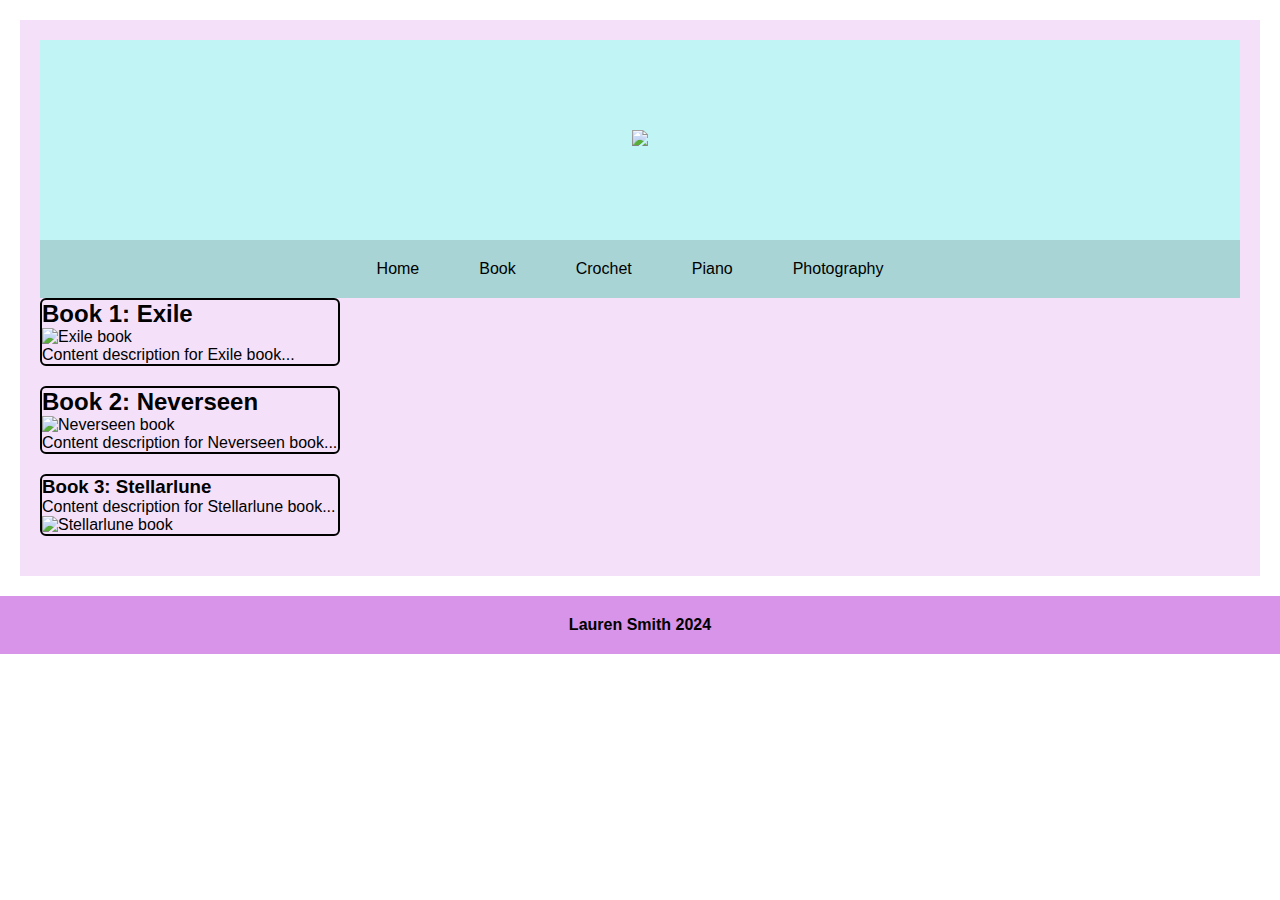
==== book.html @ 43e23f4b "Add files via upload" ====
<!DOCTYPE html>
<html lang="en">
<head>
    <meta charset="UTF-8">
    <meta name="viewport" content="width=device-width, initial-scale=1.0">
    <title>Book</title>
    <link href="style.css" rel="stylesheet">
    <script src="main.js" defer></script>
</head>
<body>

    <div class="grid-container">
        <main>


            <div class="header">
                <a href="index.html">
                <img src="images/CraftyLauren_processed.png">
            </a>
            </div>



            <!-- Navigation Bar -->
            <nav>
                <ul>
                    <li><a href="index.html">Home</a></li>
                    <li><a href="book.html">Book</a></li>
                    <li><a href="crochet.html">Crochet</a></li>
                    <li><a href="piano.html">Piano</a></li>
                    <li><a href="photography.html">Photography </a></li>
                </ul>
            </nav>

          
            <section>
                <div class="exile"> 
                <h2>Book 1: Exile</h2>
                <img src="images/exile.webp" alt="Exile book" class="exile-img">
                <p>Content description for Exile book...</p>
                </div>
                
                
                <div class="neverseen"> 
                <h2>Book 2: Neverseen</h2>
                <img src="images/neverseen.jpeg" alt="Neverseen book" class="neverseen-img">
                <p>Content description for Neverseen book...</p>
                </div>

                
                <div class="stellarlune">
                <h3>Book 3: Stellarlune</h3>
                <p>Content description for Stellarlune book...</p>
                <img src="images/stellarlune.webp" alt="Stellarlune book" class="stellarlune-img">
                </section>      
                </div>     

        <footer>
            <strong>Lauren Smith 2024</strong>
        </footer>
    </div>

</body>
</html>
---- style.css ----
* {
    margin: 0;
    padding: 0;
    box-sizing: border-box;
}

body {
    font-family: Arial, sans-serif;
    width: 100%;
    height: 100%;
    display: flex;
    flex-direction: column;
}

.grid-container {
   
    gap: 8px;
    padding: 20px;
}


.header {
    background-color: rgb(193, 244, 245);
    display: flex;
    justify-content: center; 
    align-items: center; 
    height:200px;
    width: auto;
}


/* Title Styling */
.title {
    background-color: rgb(193, 244, 245);  
    padding: 20px;
    text-align: center;
   
    font-size: 2em; 
}



nav {
    background-color: rgb(168, 212, 213);
    padding: 10px 20px;
   
}

nav ul {
    list-style-type: none;
    display: flex;
    justify-content: center;
}

nav ul li {
    margin-right: 20px;
}

nav ul li a {
    text-decoration: none;
    color: black;
    font-size: 16px;
    padding: 10px 20px;
    display: inline-block;
}

nav ul li a:hover {
    background-color: rgb(193, 244, 245);;
    border-radius: 5px;
}

main {
    background-color: rgb(244, 225, 249);
    padding: 20px;
    
}

.exile, .neverseen, .stellarlune {
    width: 300px;
    height: auto;
    border-radius: 6px;
    border: 2px solid #000;
    margin-bottom: 20px;
}

footer {
    background-color: rgb(215, 148, 232);
    ;
    color: black;
    text-align: center;
    padding: 20px;
    
}


.about-photo{
    display: flex;
    justify-content: center; 
    align-items: center; 
    border-radius: 100px;
   
   
}

h1{
    text-align: center;
    
}


.crochet1, .crochet2 {
    display: flex;
    justify-content: center;
    align-items: center;
    margin-bottom: 20px;
  
}

iframe{
    max-width: 100%;
    height: 300px;
}

.video-container{
    display: flex;
    justify-content: center;
    align-items: center;
    height: 40vh;
}


video{
    max-width: 100%;
    height: 300px;
}


/* h3{
    text-align: center;
} */
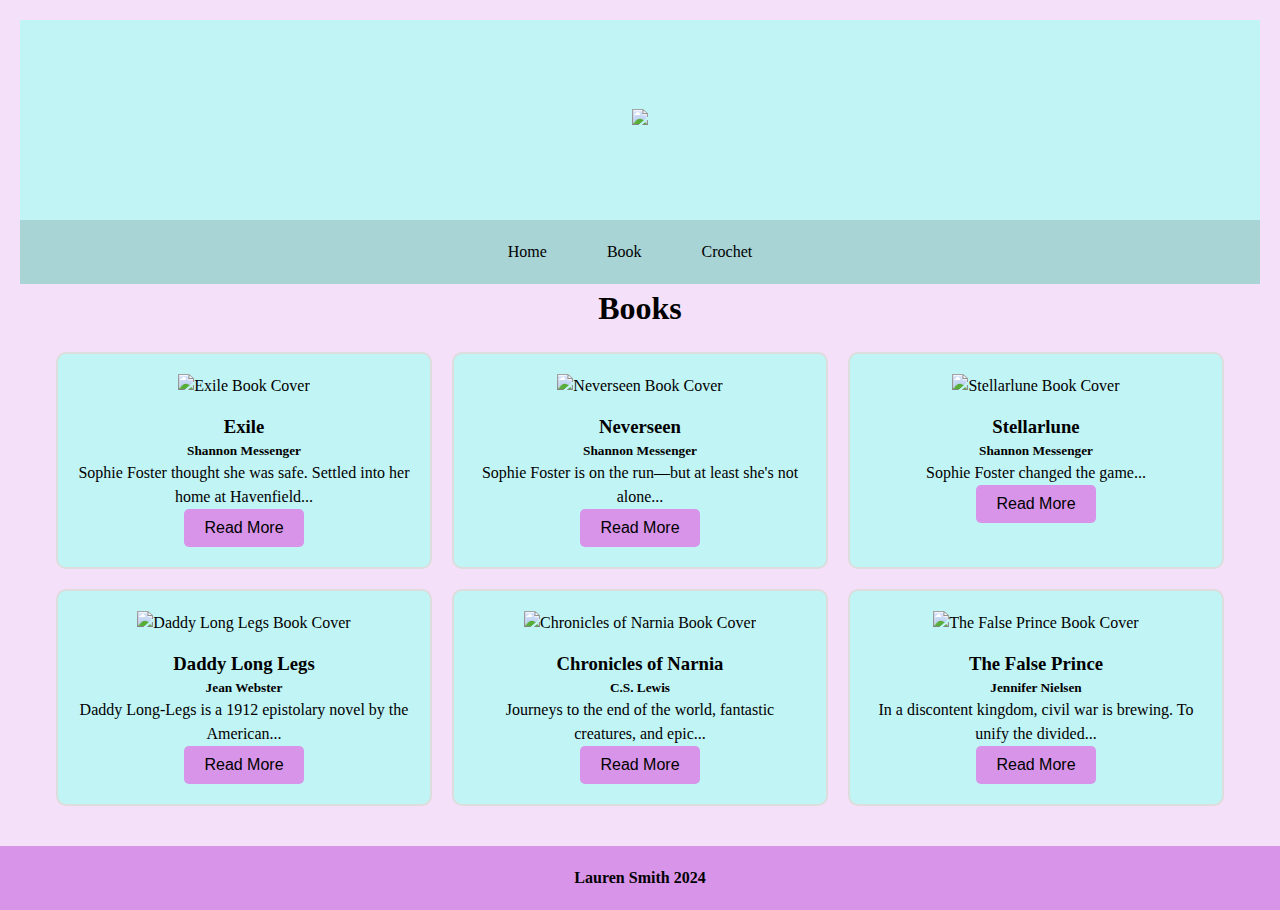
==== commit c4babdab: "Update book.html" ====
--- a/book.html
+++ b/book.html
@@ -4,7 +4,7 @@
     <meta charset="UTF-8">
     <meta name="viewport" content="width=device-width, initial-scale=1.0">
     <title>Book</title>
-    <link href="style.css" rel="stylesheet">
+    <link href="book.css" rel="stylesheet">
     <script src="main.js" defer></script>
 </head>
 <body>
@@ -12,53 +12,90 @@
     <div class="grid-container">
         <main>
 
-
             <div class="header">
                 <a href="index.html">
-                <img src="images/CraftyLauren_processed.png">
-            </a>
+                    <img src="images/logo.png">
+                </a>
             </div>
 
-
-
-            <!-- Navigation Bar -->
             <nav>
                 <ul>
                     <li><a href="index.html">Home</a></li>
                     <li><a href="book.html">Book</a></li>
                     <li><a href="crochet.html">Crochet</a></li>
-                    <li><a href="piano.html">Piano</a></li>
-                    <li><a href="photography.html">Photography </a></li>
                 </ul>
             </nav>
-
-          
-            <section>
-                <div class="exile"> 
-                <h2>Book 1: Exile</h2>
-                <img src="images/exile.webp" alt="Exile book" class="exile-img">
-                <p>Content description for Exile book...</p>
-                </div>
-                
-                
-                <div class="neverseen"> 
-                <h2>Book 2: Neverseen</h2>
-                <img src="images/neverseen.jpeg" alt="Neverseen book" class="neverseen-img">
-                <p>Content description for Neverseen book...</p>
+<h1>Books</h1>
+            <div class="book-container">
+                <div class="book-item">
+                    <img src="images/exile.webp" alt="Exile Book Cover">
+                    <h3>Exile</h3>
+                    <h5>Shannon Messenger</h5>
+                    <p>Sophie Foster thought she was safe. Settled into her home at Havenfield...</p>
+                    <button class="read-more-btn" onclick='openBookDetails("Keeper of the Lost Cities - Exile", "images/exile.webp", "Sophie Foster thought she was safe. Settled into her home at Havenfield, surrounded by friends, and using her unique telepathic abilities to train Silveny--the first female alicorn ever seen in the Lost Cities--her life finally seems to be coming together. But Sophies kidnappers are still out there. And when Sophie discovers new messages and clues from the mysterious Black Swan group, she’s forced to take a terrifying risk—one that puts everyone in incredible danger. As long buried secrets rise to the surface, it’s once again up to Sophie to uncover hidden memories—before someone close to her is lost forever. In this second book in the Keeper of the Lost Cities series, Sophie must journey to the darkest corners of her luminous world in a sequel that will leave you breathless for more.")'>Read More</button>
                 </div>
 
-                
-                <div class="stellarlune">
-                <h3>Book 3: Stellarlune</h3>
-                <p>Content description for Stellarlune book...</p>
-                <img src="images/stellarlune.webp" alt="Stellarlune book" class="stellarlune-img">
-                </section>      
-                </div>     
+                <div class="book-item">
+                    <img src="images/neverseen.jpeg" alt="Neverseen Book Cover">
+                    <h3>Neverseen</h3>
+                    <h5>Shannon Messenger</h5>
+                    <p>Sophie Foster is on the run—but at least she's not alone...</p>
+                    <button class="read-more-btn" onclick="openBookDetails('Book 2 Neverseen', 'images/neverseen.jpeg', 'Sophie Foster is on the run—but at least shes not alone.Her closest friends from the Lost Cities have gone with her to join the Black Swan. They still have doubts about the shadowy organization, but the only way to find answers is to start working with them. And as they settle into their new lives, they uncover secrets far bigger than anything they’d imagined.But their enemies are far from done, and unleash a terrifying plague that threatens the safety of an entire species. Sophie and her friends fight with everything they have—with new allies joining them—but every choice has consequences. And trusting the wrong person could prove deadly. In this game-changing fourth book in the Keeper of the Lost Cities series, Sophie must question everything to find a truth that will either save her world—or shatter it.')">Read More</button>
+                </div>
 
-        <footer>
-            <strong>Lauren Smith 2024</strong>
-        </footer>
+                <div class="book-item">
+                    <img src="images/stellarlune.webp" alt="Stellarlune Book Cover">
+                    <h3>Stellarlune</h3>
+                    <h5>Shannon Messenger</h5>
+                    <p>Sophie Foster changed the game...</p>
+                    <button class="read-more-btn" onclick="openBookDetails('Book 3 Stellarlune', 'images/stellarlune.webp', 'Sophie Foster changed the game.Now she’s facing impossible choices: When to act.When to trust.When to let go.Her friends are divided and scattered, and the Black Swan wants Sophie to focus on their projects. But her instincts are leading her somewhere else.Stellarlune—and the mysterious Elysian—might be the key to everything. But finding truth in the Lost Cities always requires sacrifice. And as the Neverseen’s plans sharpen into terrifying focus, it appears that everyone has miscalculated. The Lost Cities’ greatest lie could destroy everything. And in the battle that follows, only one thing is certain: nothing will ever be the same.')">Read More</button>
+                </div>
+
+                <div class="book-item">
+                    <img src="images/daddy-long-legs.jpeg" alt="Daddy Long Legs Book Cover">
+                    <h3>Daddy Long Legs</h3>
+                    <h5>Jean Webster</h5>
+                    <p>Daddy Long-Legs is a 1912 epistolary novel by the American...</p>
+                    <button class="read-more-btn" onclick="openBookDetails('Daddy Long Legs', 'images/daddy-long-legs.jpeg', 'Daddy Long-Legs is a 1912 epistolary novel by the American writer Jean Webster. It follows the protagonist, a young girl named Jerusha Judy Abbott, through her college years. She writes the letters to her benefactor, a rich man whom she has never seen.')">Read More</button>
+                </div>
+
+                <div class="book-item">
+                    <img src="images/chronicles_narnia.jpeg" alt="Chronicles of Narnia Book Cover">
+                    <h3>Chronicles of Narnia</h3>
+                    <h5>C.S. Lewis</h5>
+                    <p>Journeys to the end of the world, fantastic creatures, and epic...</p>
+                    <button class="read-more-btn" onclick="openBookDetails('Chronicles of narnia series', 'images/chronicles_narnia.jpeg', 'Journeys to the end of the world, fantastic creatures, and epic battles between good and evil—what more could any reader ask for in one book? The book that has it all is The Lion, the Witch and the Wardrobe, written in 1949 by Clive Staples Lewis. But Lewis did not stop there. Six more books followed, and together they became known as The Chronicles of Narnia. For the past fifty years, The Chronicles of Narnia have transcended the fantasy genre to become part of the canon of classic literature. Each of the seven books is a masterpiece, drawing the reader into a land where magic meets reality, and the result is a fictional world whose scope has fascinated generations. This edition presents all seven books—unabridged—in one impressive volume. The books are presented here in chronlogical order, each chapter graced with an illustration by the original artist, Pauline Baynes. Deceptively simple and direct, The Chronicles of Narnia continue to captivate fans with adventures, characters, and truths that speak to readers of all ages, even fifty years after they were first published.')">Read More</button>
+                </div>
+
+                <div class="book-item">
+                    <img src="images/false-prince.jpeg" alt="The False Prince Book Cover">
+                    <h3>The False Prince</h3>
+                    <h5>Jennifer Nielsen</h5>
+                    <p>In a discontent kingdom, civil war is brewing. To unify the divided...</p>
+                    <button class="read-more-btn" onclick="openBookDetails('The False Prince', 'images/false-prince.jpeg', 'In a discontent kingdom, civil war is brewing. To unify the divided people, Conner, a nobleman of the court, devises a cunning plan to find an impersonator of the kings long-lost son and install him as a puppet prince. Four orphans are recruited to compete for the role, including a defiant boy named Sage. Sage knows that Conners motives are more than questionable, yet his life balances on a swords point—he must be chosen to play the prince or he will certainly be killed. But Sages rivals have their own agendas as well. As Sage moves from a rundown orphanage to Conners sumptuous palace, layer upon layer of treachery and deceit unfold, until finally, a truth is revealed that, in the end, may very well prove more dangerous than all of the lies taken together.')">Read More</button>
+                </div>
+
+    
+            </div>
+            
+        </main>
+
+        <div id="bookModal" class="modal">
+            <div class="modal-content">
+                <span class="close" onclick="closeModal()">&times;</span>
+                <h2 id="modalTitle">Book Title</h2>
+                <img id="modalImage" src="" alt="Book Image">
+                <p id="modalDescription">Description of the book.</p>
+            </div>
+        </div>
+
     </div>
 
+    <footer>
+        <p><strong>Lauren Smith 2024</strong></p>
+    </footer>
 </body>
 </html>
+
+
+
--- a/book.css
+++ b/book.css
@@ -0,0 +1,235 @@
+/* General Reset */
+* {
+    margin: 0;
+    padding: 0;
+    box-sizing: border-box;
+}
+
+html, body {
+    font-size: 16px;
+    line-height: 1.5;
+    background-color: #f4f4f4;
+    height: 100%;
+    display: flex;
+    flex-direction: column;
+}
+h1{
+    text-align: center;
+}
+/* Header */
+.header {
+    background-color: rgb(193, 244, 245);
+    display: flex;
+    justify-content: center;
+    align-items: center;
+    height: 200px;
+}
+
+header img {
+    max-height: 100%;
+    width: auto;
+}
+
+/* Navigation */
+nav {
+    background-color: rgb(168, 212, 213);
+    padding: 10px;
+}
+
+nav ul {
+    list-style: none;
+    display: flex;
+    justify-content: center;
+}
+
+nav ul li {
+    margin-right: 20px;
+}
+
+nav ul li a {
+    text-decoration: none;
+    color: black;
+    font-size: 16px;
+    padding: 10px 20px;
+    display: inline-block;
+}
+
+nav ul li a:hover {
+    background-color: rgb(193, 244, 245);
+    border-radius: 5px;
+}
+
+/* Book Item Container */
+.book-container {
+    display: flex;
+    flex-wrap: wrap;
+    gap: 20px;
+    justify-content: center;
+    padding: 20px;
+}
+
+.book-item {
+    background-color: rgb(193, 244, 245);
+    padding: 20px;
+    border: 2px solid #ddd;
+    border-radius: 10px;
+    width: calc(33% - 20px);
+    text-align: center;
+    transition: transform 0.3s ease-in-out;
+}
+
+.book-item img {
+    max-width: 100%;
+    height: auto;
+    object-fit: contain;
+    margin-bottom: 15px;
+}
+
+.book-item h2 {
+    font-size: 1.5rem;
+    margin-bottom: 10px;
+}
+
+.read-more-btn {
+    background-color: rgb(215, 148, 232);
+    color: black;
+    border: none;
+    padding: 10px 20px;
+    cursor: pointer;
+    font-size: 16px;
+    border-radius: 5px;
+    transition: background-color 0.3s ease;
+}
+
+.read-more-btn:hover {
+    background-color: rgb(207, 68, 242);
+}
+
+/* Modal Styles */
+.modal {
+    display: none; /* Hidden by default */
+    position: fixed;
+    z-index: 1;
+    left: 0;
+    top: 0;
+    width: 100%;
+    height: 100%;
+    overflow: auto;
+    background-color: rgba(0, 0, 0, 0.4); /* Black with opacity */
+    padding-top: 60px; /* Top margin for modal */
+}
+
+.modal-content {
+    background-color: rgb(193, 244, 245);
+    margin: 5% auto; /* Centers the modal */
+    padding: 20px;
+    border-radius: 10px;
+    width: 80%; /* Width of modal, adjust as needed */
+    max-width: 600px; /* Maximum width for larger screens */
+}
+
+.modal img {
+    width: 100%;
+    height: auto;
+    margin-bottom: 20px;
+}
+
+.close {
+    color: #aaa;
+    font-size: 28px;
+    font-weight: bold;
+    position: absolute;
+    top: 10px;
+    right: 25px;
+}
+
+.close:hover,
+.close:focus {
+    color: black;
+    text-decoration: none;
+    cursor: pointer;
+}
+
+
+
+.grid-container{
+    background-color: rgb(244, 225, 249);
+    padding: 20px;
+}
+
+
+footer {
+    background-color: rgb(215, 148, 232);
+    color: black;
+    text-align: center;
+    padding: 20px;
+}
+
+
+
+.longlegs {
+    max-width: 100%; /* Ensures the image does not exceed the container width */
+    height: auto;    /* Maintains the aspect ratio */
+    object-fit: contain; /* Keeps the image aspect ratio intact */
+}
+
+
+/* Media Queries */
+
+/* For mobile screens (max-width 480px) */
+/* Media Queries */
+
+/* For mobile screens (max-width 480px) */
+@media (max-width: 480px) {
+    /* Book container: make each book item appear in a 1x5 layout */
+    .book-container {
+        display: grid;
+        grid-template-columns: repeat(5, 1fr); /* Create 5 equal-width columns */
+        gap: 10px; /* Adjust the gap between items */
+        padding: 10px;
+    }
+
+    /* Book item styling */
+    .book-item {
+        padding: 10px; /* Adjust padding for mobile */
+        text-align: center;
+        border: 2px solid #ddd;
+        border-radius: 10px;
+        background-color: rgb(193, 244, 245);
+        transition: transform 0.3s ease-in-out;
+    }
+
+    .book-item img {
+        max-width: 100%;
+        height: auto;
+        object-fit: contain;
+        margin-bottom: 10px;
+    }
+
+    .book-item h2 {
+        font-size: 1.2rem; /* Adjust heading size for mobile */
+        margin-bottom: 10px;
+    }
+
+    .read-more-btn {
+        font-size: 14px; /* Adjust button size for mobile */
+    }
+
+    /* Other media query styles as before */
+    .video-container iframe {
+        width: 100%; /* Makes each iframe take 100% of the container width */
+    }
+
+    .material-item {
+        width: 100%; /* Each material item takes up the full width of the row */
+    }
+
+    nav ul {
+        flex-direction: column;
+        align-items: center;
+    }
+
+    nav ul li {
+        margin-bottom: 10px;
+    }
+}
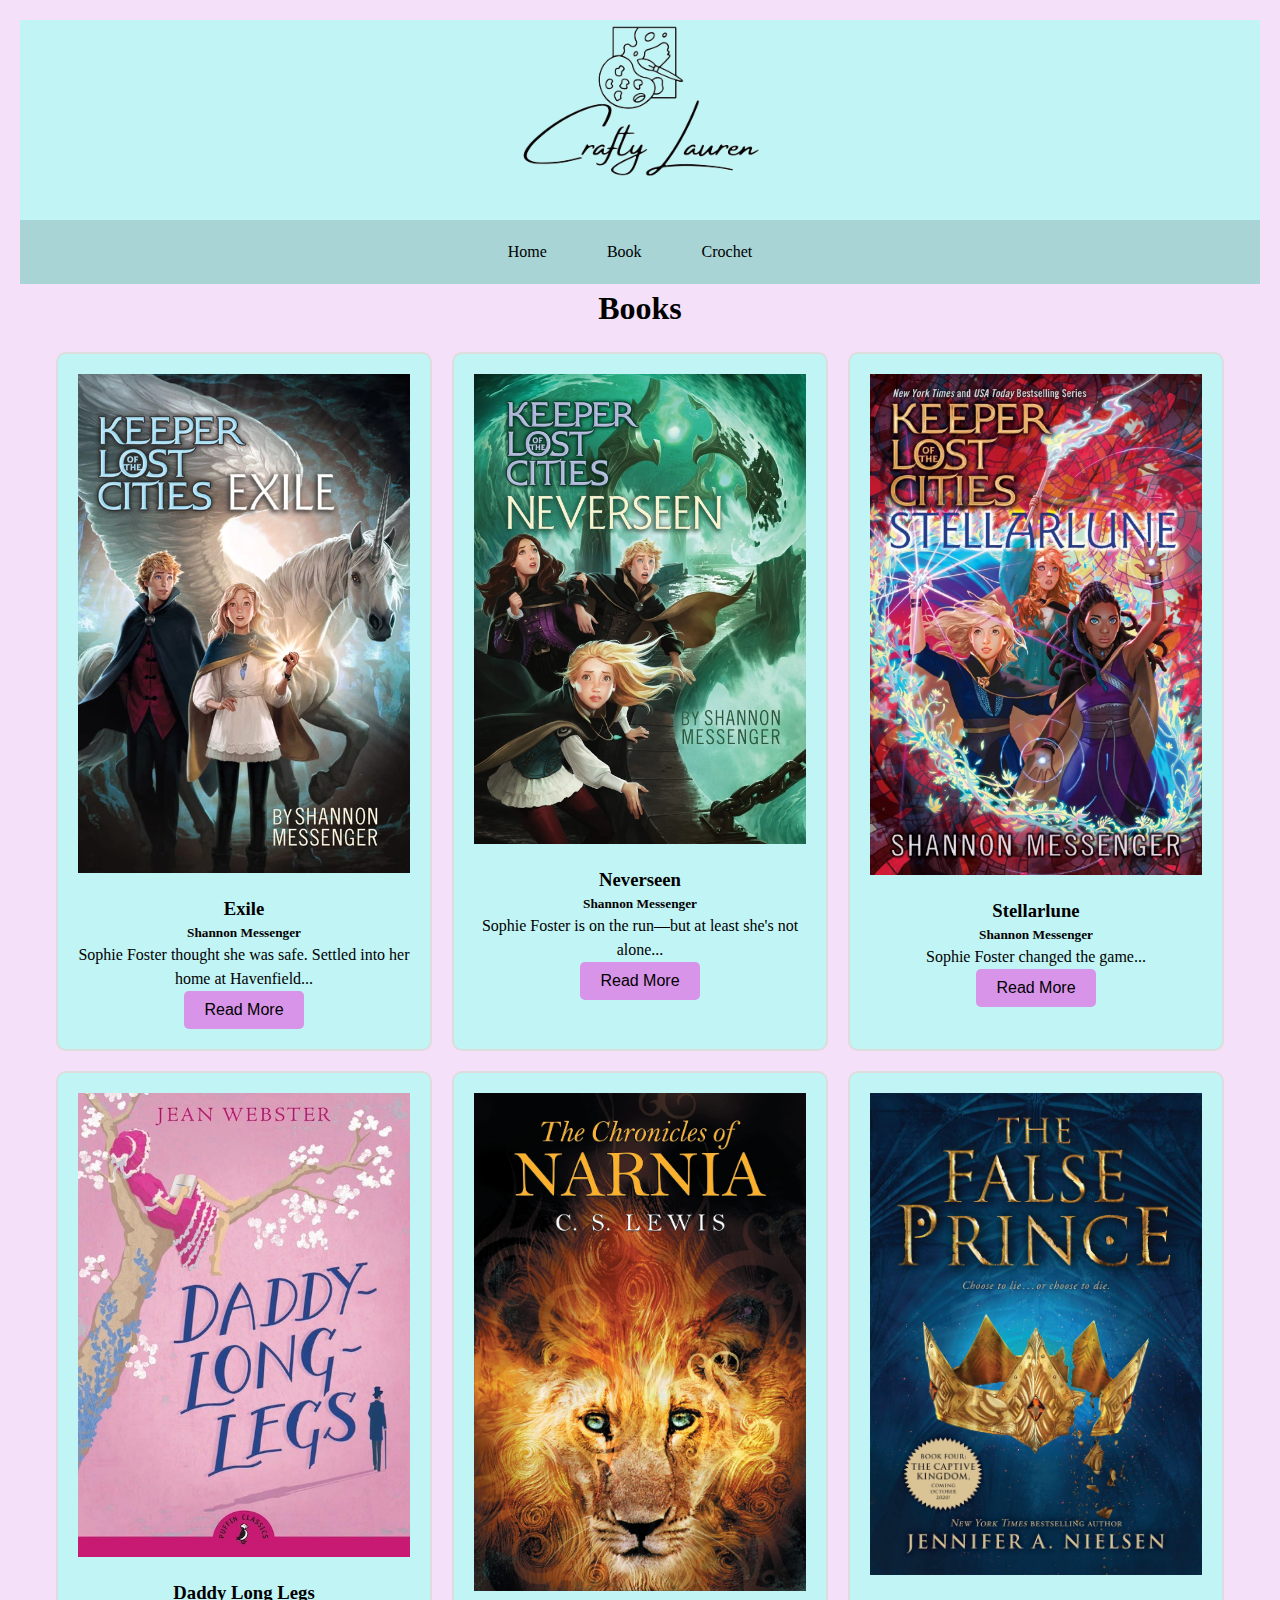
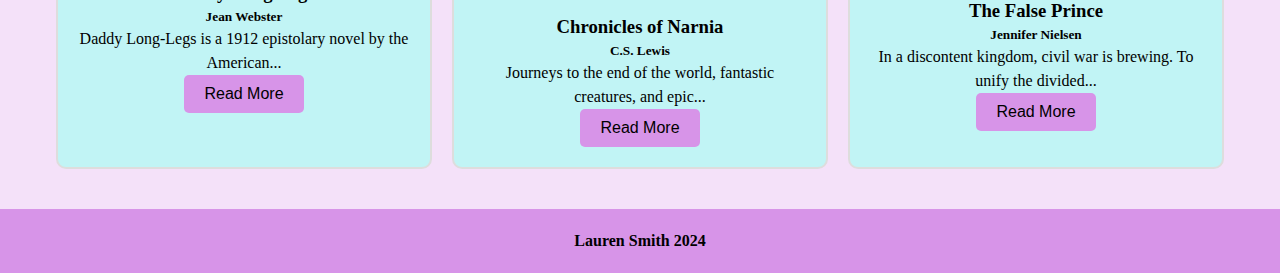
==== commit f72b6ebc: "Update book.html" ====
--- a/book.html
+++ b/book.html
@@ -14,7 +14,7 @@
 
             <div class="header">
                 <a href="index.html">
-                    <img src="images/logo.png">
+                    <img src="logo.png">
                 </a>
             </div>
 
@@ -28,51 +28,51 @@
 <h1>Books</h1>
             <div class="book-container">
                 <div class="book-item">
-                    <img src="images/exile.webp" alt="Exile Book Cover">
+                    <img src="exile.webp" alt="Exile Book Cover">
                     <h3>Exile</h3>
                     <h5>Shannon Messenger</h5>
                     <p>Sophie Foster thought she was safe. Settled into her home at Havenfield...</p>
-                    <button class="read-more-btn" onclick='openBookDetails("Keeper of the Lost Cities - Exile", "images/exile.webp", "Sophie Foster thought she was safe. Settled into her home at Havenfield, surrounded by friends, and using her unique telepathic abilities to train Silveny--the first female alicorn ever seen in the Lost Cities--her life finally seems to be coming together. But Sophies kidnappers are still out there. And when Sophie discovers new messages and clues from the mysterious Black Swan group, she’s forced to take a terrifying risk—one that puts everyone in incredible danger. As long buried secrets rise to the surface, it’s once again up to Sophie to uncover hidden memories—before someone close to her is lost forever. In this second book in the Keeper of the Lost Cities series, Sophie must journey to the darkest corners of her luminous world in a sequel that will leave you breathless for more.")'>Read More</button>
+                    <button class="read-more-btn" onclick='openBookDetails("Keeper of the Lost Cities - Exile", "exile.webp", "Sophie Foster thought she was safe. Settled into her home at Havenfield, surrounded by friends, and using her unique telepathic abilities to train Silveny--the first female alicorn ever seen in the Lost Cities--her life finally seems to be coming together. But Sophies kidnappers are still out there. And when Sophie discovers new messages and clues from the mysterious Black Swan group, she’s forced to take a terrifying risk—one that puts everyone in incredible danger. As long buried secrets rise to the surface, it’s once again up to Sophie to uncover hidden memories—before someone close to her is lost forever. In this second book in the Keeper of the Lost Cities series, Sophie must journey to the darkest corners of her luminous world in a sequel that will leave you breathless for more.")'>Read More</button>
                 </div>
 
                 <div class="book-item">
-                    <img src="images/neverseen.jpeg" alt="Neverseen Book Cover">
+                    <img src="neverseen.jpeg" alt="Neverseen Book Cover">
                     <h3>Neverseen</h3>
                     <h5>Shannon Messenger</h5>
                     <p>Sophie Foster is on the run—but at least she's not alone...</p>
-                    <button class="read-more-btn" onclick="openBookDetails('Book 2 Neverseen', 'images/neverseen.jpeg', 'Sophie Foster is on the run—but at least shes not alone.Her closest friends from the Lost Cities have gone with her to join the Black Swan. They still have doubts about the shadowy organization, but the only way to find answers is to start working with them. And as they settle into their new lives, they uncover secrets far bigger than anything they’d imagined.But their enemies are far from done, and unleash a terrifying plague that threatens the safety of an entire species. Sophie and her friends fight with everything they have—with new allies joining them—but every choice has consequences. And trusting the wrong person could prove deadly. In this game-changing fourth book in the Keeper of the Lost Cities series, Sophie must question everything to find a truth that will either save her world—or shatter it.')">Read More</button>
+                    <button class="read-more-btn" onclick="openBookDetails('Book 2 Neverseen', 'neverseen.jpeg', 'Sophie Foster is on the run—but at least shes not alone.Her closest friends from the Lost Cities have gone with her to join the Black Swan. They still have doubts about the shadowy organization, but the only way to find answers is to start working with them. And as they settle into their new lives, they uncover secrets far bigger than anything they’d imagined.But their enemies are far from done, and unleash a terrifying plague that threatens the safety of an entire species. Sophie and her friends fight with everything they have—with new allies joining them—but every choice has consequences. And trusting the wrong person could prove deadly. In this game-changing fourth book in the Keeper of the Lost Cities series, Sophie must question everything to find a truth that will either save her world—or shatter it.')">Read More</button>
                 </div>
 
                 <div class="book-item">
-                    <img src="images/stellarlune.webp" alt="Stellarlune Book Cover">
+                    <img src="stellarlune.webp" alt="Stellarlune Book Cover">
                     <h3>Stellarlune</h3>
                     <h5>Shannon Messenger</h5>
                     <p>Sophie Foster changed the game...</p>
-                    <button class="read-more-btn" onclick="openBookDetails('Book 3 Stellarlune', 'images/stellarlune.webp', 'Sophie Foster changed the game.Now she’s facing impossible choices: When to act.When to trust.When to let go.Her friends are divided and scattered, and the Black Swan wants Sophie to focus on their projects. But her instincts are leading her somewhere else.Stellarlune—and the mysterious Elysian—might be the key to everything. But finding truth in the Lost Cities always requires sacrifice. And as the Neverseen’s plans sharpen into terrifying focus, it appears that everyone has miscalculated. The Lost Cities’ greatest lie could destroy everything. And in the battle that follows, only one thing is certain: nothing will ever be the same.')">Read More</button>
+                    <button class="read-more-btn" onclick="openBookDetails('Book 3 Stellarlune', 'stellarlune.webp', 'Sophie Foster changed the game.Now she’s facing impossible choices: When to act.When to trust.When to let go.Her friends are divided and scattered, and the Black Swan wants Sophie to focus on their projects. But her instincts are leading her somewhere else.Stellarlune—and the mysterious Elysian—might be the key to everything. But finding truth in the Lost Cities always requires sacrifice. And as the Neverseen’s plans sharpen into terrifying focus, it appears that everyone has miscalculated. The Lost Cities’ greatest lie could destroy everything. And in the battle that follows, only one thing is certain: nothing will ever be the same.')">Read More</button>
                 </div>
 
                 <div class="book-item">
-                    <img src="images/daddy-long-legs.jpeg" alt="Daddy Long Legs Book Cover">
+                    <img src="daddy-long-legs.jpeg" alt="Daddy Long Legs Book Cover">
                     <h3>Daddy Long Legs</h3>
                     <h5>Jean Webster</h5>
                     <p>Daddy Long-Legs is a 1912 epistolary novel by the American...</p>
-                    <button class="read-more-btn" onclick="openBookDetails('Daddy Long Legs', 'images/daddy-long-legs.jpeg', 'Daddy Long-Legs is a 1912 epistolary novel by the American writer Jean Webster. It follows the protagonist, a young girl named Jerusha Judy Abbott, through her college years. She writes the letters to her benefactor, a rich man whom she has never seen.')">Read More</button>
+                    <button class="read-more-btn" onclick="openBookDetails('Daddy Long Legs', 'daddy-long-legs.jpeg', 'Daddy Long-Legs is a 1912 epistolary novel by the American writer Jean Webster. It follows the protagonist, a young girl named Jerusha Judy Abbott, through her college years. She writes the letters to her benefactor, a rich man whom she has never seen.')">Read More</button>
                 </div>
 
                 <div class="book-item">
-                    <img src="images/chronicles_narnia.jpeg" alt="Chronicles of Narnia Book Cover">
+                    <img src="chronicles_narnia.jpeg" alt="Chronicles of Narnia Book Cover">
                     <h3>Chronicles of Narnia</h3>
                     <h5>C.S. Lewis</h5>
                     <p>Journeys to the end of the world, fantastic creatures, and epic...</p>
-                    <button class="read-more-btn" onclick="openBookDetails('Chronicles of narnia series', 'images/chronicles_narnia.jpeg', 'Journeys to the end of the world, fantastic creatures, and epic battles between good and evil—what more could any reader ask for in one book? The book that has it all is The Lion, the Witch and the Wardrobe, written in 1949 by Clive Staples Lewis. But Lewis did not stop there. Six more books followed, and together they became known as The Chronicles of Narnia. For the past fifty years, The Chronicles of Narnia have transcended the fantasy genre to become part of the canon of classic literature. Each of the seven books is a masterpiece, drawing the reader into a land where magic meets reality, and the result is a fictional world whose scope has fascinated generations. This edition presents all seven books—unabridged—in one impressive volume. The books are presented here in chronlogical order, each chapter graced with an illustration by the original artist, Pauline Baynes. Deceptively simple and direct, The Chronicles of Narnia continue to captivate fans with adventures, characters, and truths that speak to readers of all ages, even fifty years after they were first published.')">Read More</button>
+                    <button class="read-more-btn" onclick="openBookDetails('Chronicles of narnia series', 'chronicles_narnia.jpeg', 'Journeys to the end of the world, fantastic creatures, and epic battles between good and evil—what more could any reader ask for in one book? The book that has it all is The Lion, the Witch and the Wardrobe, written in 1949 by Clive Staples Lewis. But Lewis did not stop there. Six more books followed, and together they became known as The Chronicles of Narnia. For the past fifty years, The Chronicles of Narnia have transcended the fantasy genre to become part of the canon of classic literature. Each of the seven books is a masterpiece, drawing the reader into a land where magic meets reality, and the result is a fictional world whose scope has fascinated generations. This edition presents all seven books—unabridged—in one impressive volume. The books are presented here in chronlogical order, each chapter graced with an illustration by the original artist, Pauline Baynes. Deceptively simple and direct, The Chronicles of Narnia continue to captivate fans with adventures, characters, and truths that speak to readers of all ages, even fifty years after they were first published.')">Read More</button>
                 </div>
 
                 <div class="book-item">
-                    <img src="images/false-prince.jpeg" alt="The False Prince Book Cover">
+                    <img src="false-prince.jpeg" alt="The False Prince Book Cover">
                     <h3>The False Prince</h3>
                     <h5>Jennifer Nielsen</h5>
                     <p>In a discontent kingdom, civil war is brewing. To unify the divided...</p>
-                    <button class="read-more-btn" onclick="openBookDetails('The False Prince', 'images/false-prince.jpeg', 'In a discontent kingdom, civil war is brewing. To unify the divided people, Conner, a nobleman of the court, devises a cunning plan to find an impersonator of the kings long-lost son and install him as a puppet prince. Four orphans are recruited to compete for the role, including a defiant boy named Sage. Sage knows that Conners motives are more than questionable, yet his life balances on a swords point—he must be chosen to play the prince or he will certainly be killed. But Sages rivals have their own agendas as well. As Sage moves from a rundown orphanage to Conners sumptuous palace, layer upon layer of treachery and deceit unfold, until finally, a truth is revealed that, in the end, may very well prove more dangerous than all of the lies taken together.')">Read More</button>
+                    <button class="read-more-btn" onclick="openBookDetails('The False Prince', false-prince.jpeg', 'In a discontent kingdom, civil war is brewing. To unify the divided people, Conner, a nobleman of the court, devises a cunning plan to find an impersonator of the kings long-lost son and install him as a puppet prince. Four orphans are recruited to compete for the role, including a defiant boy named Sage. Sage knows that Conners motives are more than questionable, yet his life balances on a swords point—he must be chosen to play the prince or he will certainly be killed. But Sages rivals have their own agendas as well. As Sage moves from a rundown orphanage to Conners sumptuous palace, layer upon layer of treachery and deceit unfold, until finally, a truth is revealed that, in the end, may very well prove more dangerous than all of the lies taken together.')">Read More</button>
                 </div>
 
     
